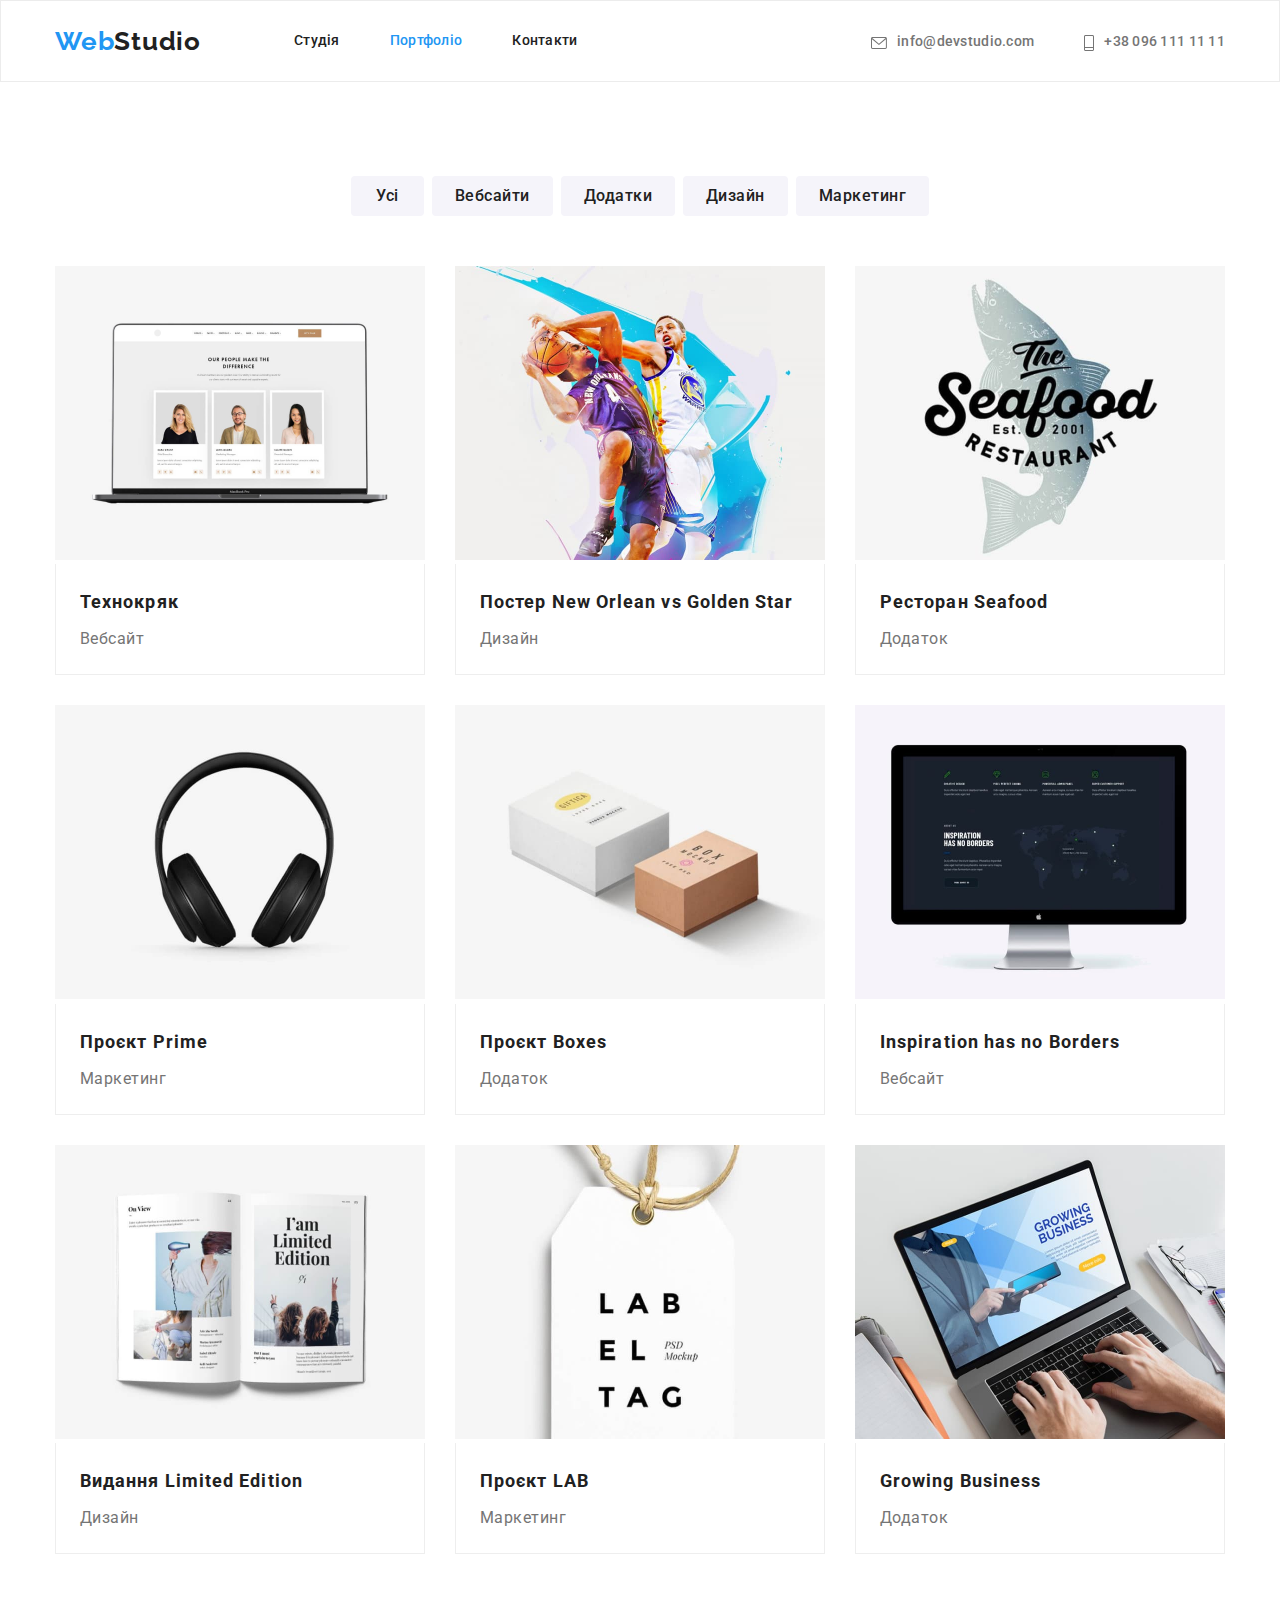
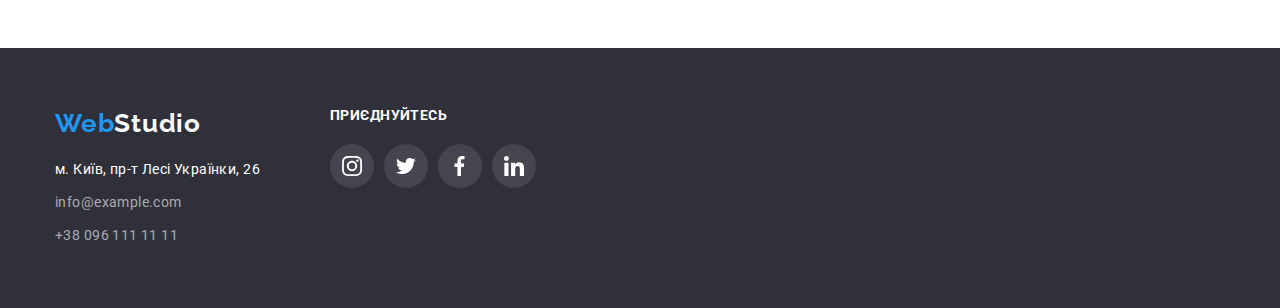
==== portfolio.html @ 816855c4 "Initial commit" ====
<!DOCTYPE html>
<html lang="uk">
  <head>
    <meta charset="UTF-8" />
    <meta http-equiv="X-UA-Compatible" content="IE=edge" />
    <meta name="viewport" content="width=device-width, initial-scale=1.0" />
    <title>Document</title>
    <link href="https://fonts.googleapis.com/css2?family=Raleway:wght@700&family=Roboto:wght@400;500;700;900&display=swap" rel="stylesheet" />
    <link rel="stylesheet" href=https://cdnjs.cloudflare.com/ajax/libs/modern-normalize/1.1.0/modern-normalize.min.css>
    <link rel="stylesheet" href="./css/styles.css" />
  </head>

  <body>
      <!-- Header -->
<header class="header">
  <div class="container">
    <div class="header-main">
      <div class="logo-link">
        <a class="link web" href="./index.html">
          Web<span class="studio">Studio</span>
        </a>
      </div>
      <nav>
        <ul class="list main-menu">
          <li class="main-menu-item"><a href="./index.html" class="link menu-item">Студія</a></li>
          <li class="main-menu-item"><a href="./portfolio.html" class="link menu-item current">Портфоліо</a></li>
          <li class="main-menu-item"><a href="" class="link menu-item">Контакти</a></li>
        </ul>
      </nav>

      <ul class="list contact-list">
        <!-- Link to e-mail address -->
      <li class="contact-list-item">
        <a href="mailto:info@devstudio.com" class="link main-contact">
          <svg width="16" height="12" class="icon-contact">
            <use href="./images/icons.svg#icon-envelope-top"></use>
          </svg>info@devstudio.com
        </a>
      </li>
      
      <!-- Link to phone number  -->
      <li class="contact-list-item">
        <a href="tel:+380961111111" class="link main-contact">
          <svg width="10" height="16" class="icon-contact">
            <use href="images/icons.svg#icon-phone-top">
          </svg>+38 096 111 11 11
        </a>
      </li>
      </ul>
    </div>
  </div>
</header>

    <!--Portfolio-->
    <main>
      <section class="portfolio">
        <div class="container">
        <h1 class="visually-hidden">Портфоліо</h1>
        <ul class="list button-list">
          <li class="item"><button type="button" class="button">Усі</button></li>
          <li class="item"><button type="button" class="button">Вебсайти</button></li>
          <li class="item"><button type="button" class="button">Додатки</button></li>
          <li class="item"><button type="button" class="button">Дизайн</button></li>
          <li class="item"><button type="button" class="button">Маркетинг</button></li>
        </ul>

        <ul class="list portfolio-card-list">
          <li class="portfolio-card">
            <a class="link work-card" href="">
            <img src="./images/technokriak.jpg" alt="Сторінка вебсайту Технокряк." width="370" />
            <div class="description">
            <h2 class="portfolio-subtitle">Технокряк</h2>
            <p class="portfolio-text">Вебсайт</p>
            </div>
            </a>
          </li>
          <li class="portfolio-card">
            <a class="link work-card" href="">
            <img src="./images/new-orlean.jpg" alt="Два баскетболісти на постері." width="370" />
            <div class="description">
            <h2 class="portfolio-subtitle">Постер <span lang="en">New Orlean vs Golden Star</span></h2>
            <p class="portfolio-text">Дизайн</p>
            </div>
            </a>
          </li>
          <li class="portfolio-card">
            <a class="link work-card" href="">
            <img src="./images/seafood.jpg"
              alt="Логотип для додатку ресторану морепродуктів."
              width="370"/>
              <div class="description">
            <h2 class="portfolio-subtitle">Ресторан <span lang="en">Seafood</span></h2>
            <p class="portfolio-text">Додаток</p>
            </div>
            </a>
          </li>
          <li class="portfolio-card">
            <a class="link work-card" href="">
            <img src="./images/prime.jpg" alt="Великі чорні навушники." width="370" />
            <div class="description">
            <h2 class="portfolio-subtitle">Проєкт <span lang="en">Prime</span></h2>
            <p class="portfolio-text">Маркетинг</p>
              </div>
          </a>
          </li>
          <li class="portfolio-card">
              <a class="link work-card" href="">
            <img src="./images/boxes.jpg" alt="Біла та світло-коричнева коробки." width="370" />
            <div class="description">
            <h2 class="portfolio-subtitle">Проєкт <span lang="en">Boxes</span></h2>
            <p class="portfolio-text">Додаток</p>
          </div>
          </a>
          </li>
          <li class="portfolio-card">
              <a class="link work-card" href="">
            <img src="./images/no-borders.jpg"
              alt="Сторінка вебсайту з помітками на карті світу, де працює компанія."
              width="370"/>
              <div class="description">
            <h2 class="portfolio-subtitle"><span lang="en">Inspiration has no Borders</span></h2>
            <p class="portfolio-text">Вебсайт</p>
            </div>
          </a>
          </li>
          <li class="portfolio-card">
            <a class="link work-card" href="">
            <img src="./images/limited-edition.jpg"
              alt="Фото видання: на першому - дівчина з феном, на другому - дівчина сидить навпочіпки, на третьому - двоє дівчат сфотографовані за спини, показують знак Victory."
              width="370"/>
              <div class="description">
            <h2 class="portfolio-subtitle">Видання <span lang="en">Limited Edition</span></h2>
            <p class="portfolio-text">Дизайн</p>
          </div>
          </a>
          </li>
          <li class="portfolio-card">
            <a class="link work-card" href="">
            <img src="./images/lab.jpg" alt="Логотип LAB EL TAG." width="370" />
              <div class="description">
            <h2 class="portfolio-subtitle">Проєкт <span lang="en">LAB</span></h2>
            <p class="portfolio-text">Маркетинг</p>
            </div>
          </a>
          </li>
          <li class="portfolio-card">
            <a class="link work-card" href="">
            <img src="./images/business.jpg"
              alt="Руки на клавіатурі ноутбука, на моніторі - сторінка додатку Growing Business."
              width="370"/>
              <div class="description">
            <h2 class="portfolio-subtitle"><span lang="en">Growing Business</span></h2>
            <p class="portfolio-text">Додаток</p>
              </div>
          </a>
          </li>
        </ul>
        </div>
      </section>
    </main>

    <!-- Footer -->
<footer class="footer">
  <div class="container footer-container">
    <div class="footer-list">
      <a class="web link logo-footer" href="./index.html">
        Web<span class="studio-footer">Studio</span>
      </a>
      <address>
        <ul class="list">
          <li class="footer-item">
            <a class="link footer-address" href="https://www.google.com.ua/maps/@50.4265841,30.5361971,17z?hl=ua"
              target="_blank" rel="noreferrer noopener">м. Київ, пр-т Лесі Українки, 26</a>
          </li>
          <li class="footer-item">
            <a class="link footer-contact" href="mailto:info@example.com">info@example.com</a>
          </li>
          <li class="footer-item">
            <a class="link footer-contact" href="tel:+380961111111">+38 096 111 11 11</a>
          </li>
        </ul>
      </address>
    </div>

    <div class="footer-follow">
      <h2 class="invitation-follow">Приєднуйтесь</h2>

      <ul class="footer-social">

        <li class="footer-social-item">
          <a class="footer-social-link" href="">
            <svg class="footer-icon">
              <use href="./images/icons.svg#icon-instagram"></use>
            </svg>
          </a>
        </li>

        <li class="footer-social-item">
          <a class="footer-social-link" href="">
            <svg class="footer-icon">
              <use href="./images/icons.svg#icon-twitter"></use>
            </svg>
          </a>
        </li>

        <li class="footer-social-item">
          <a class="footer-social-link" href="">
            <svg class="footer-icon">
              <use href="./images/icons.svg#icon-facebook"></use>
            </svg>
          </a>
        </li>

        <li class="footer-social-item">
          <a class="footer-social-link" href="">
            <svg class="footer-icon">
              <use href="./images/icons.svg#icon-linkedin-3"></use>
            </svg>
          </a>
        </li>
      </ul>
    </div>
  </div>

</footer>
</body>

</html>
---- css/styles.css ----
:root {
  --main-font: 'Roboto', sans-serif;
  --bg-color: #ffffff;
  --dark-bg-color: #2f303a;
  --light-bg-color: #f5f4fa;
  --text-color: #212121;
  --light-text-color: #757575;
  --accent-text-color: #ffffff;
  --footer-text-color: rgba(255, 255, 255, 0.6);
  --accent-color: #2196f3;
  --active-color: #188ce8;
  --header-border-color: #ececec;
  --border-color: #eeeeee;
}

body {
  font-family: var(--main-font);
  line-height: 1.2;
  background-color: var(--bg-color);
  color: var(--text-color);
}

.container {
  width: 1200px;
  padding-left: 15px;
  padding-right: 15px;
  margin: 0 auto;
}

.list {
  padding: 0;
  margin: 0;
  list-style: none;
}

h1,
h2,
h3 {
  margin: 0;
}

p {
  margin: 0;
}

ul {
  margin: 0;
  padding-left: 0;
  list-style: none;
}

.link {
  text-decoration: none;
}

/*Header*/

.header {
  display: flex;
  justify-content: center;
  border: 1px solid var(--header-border-color);
}

.web {
  font-family: 'Raleway', sans-serif;
  font-weight: 700;
  font-size: 26px;
  color: var(--accent-color);
  line-height: 1.17;
  letter-spacing: 0.03em;
}

.studio {
  color: var(--text-color);
}

.header-main {
  display: flex;
  height: 80px;
  align-items: center;
}

.logo-link {
  display: flex;
}

.main-menu {
  display: flex;
  margin-left: 93px;
  justify-content: space-between;
}

.main-menu-item {
  margin-right: 50px;
}

.main-menu-item:last-child {
  margin-right: 0;
}

.main-menu .link {
  display: block;
  padding-top: 21px;
  padding-bottom: 21px;
}

.menu-item {
  font-weight: 500;
  font-size: 14px;
  line-height: 1.14;
  color: var(--text-color);
  letter-spacing: 0.02em;
}

.contact-list {
  display: flex;
  margin-left: auto;
}

.contact-list-item + .contact-list-item {
  margin-left: 50px;
}

.main-contact {
  font-weight: 500;
  font-size: 14px;
  line-height: 1.14;
  color: var(--light-text-color);
  letter-spacing: 0.02em;
}

.menu-item:focus,
.menu-item:hover,
.main-contact:focus,
.main-contact:hover {
  color: var(--accent-color);
}

.current {
  color: var(--accent-color);
}

 .main-contact:hover,
 .main-contact:focus  {color: var(--accent-color);
} 


.icon-contact {
 
    vertical-align: middle;
      fill: currentColor;
      margin-right: 10px;
}

.icon {
  display: flex;
  text-align: center;
  justify-content: center;
  text-align: center;
}


/* Main*/

.main-section {
    background-color: var(--dark-bg-color);
      text-align: center;
      align-items: center;
      padding: 200px 0;
      background-image: linear-gradient(to right, rgba(47, 48, 58, 0.4), rgba(47, 48, 58, 0.4)), url(../images/hero-image.jpg);
      background-repeat: no-repeat;
      background-position: center;
    }

.main-button {
  display: inline-block;
  margin-top: 30px;
  min-width: 216px;
  border-radius: 4px;
  padding: 10px 32px;
  border: 1px solid transparent;
  box-shadow: 0px 4px 4px rgba(0, 0, 0, 0.15);
  font-family: inherit;
  font-style: normal;
  line-height: 1.88;
  font-weight: 700;
  font-size: 16px;
  background-color: var(--accent-color);
  color: var(--accent-text-color);
  cursor: pointer;
  text-align: center;
  letter-spacing: 0.06em;
}

.main-text {
  margin-top: 0 auto;
  font-weight: 900;
  font-size: 44px;
  line-height: 1.36;
  color: var(--accent-text-color);
  text-align: center;
  text-transform: uppercase;
  letter-spacing: 0.06em;
}

.main-button:hover,
.main-button:focus {
  background-color: var(--active-color);
}

/*Peculiarities*/

.peculiarities {
  padding-top: 94px;
}

.main-items {
  display: flex;
  gap: 30px;
 flex: nowrap;
}

.visually-hidden {
  position: absolute;
  white-space: nowrap;
  width: 1px;
  height: 1px;
  overflow: hidden;
  border: 0;
  padding: 0;
  clip: rect(0 0 0 0);
  clip-path: inset(50%);
  margin: -1px;
}

.item-icon {
  width: 65.32px;
  height: 70px;
  padding: 25 103.34;
  fill: currentColor;
}

.item-title {
  font-weight: 700;
  font-size: 14px;
  color: var(--text-color);
  text-transform: uppercase;
  letter-spacing: 0.03em;
  line-height: 1.14;
}

.item-text {
  margin-top: 10px;
  font-size: 14px;
  line-height: 1.71;
  color: var(--light-text-color);
  letter-spacing: 0.03em;
}

.item-icon-container {
  display: flex;
  justify-content: center;
  align-items: center;
  width: 270px;
  height: 120px;
  background-color: var(--light-bg-color);
  border-radius: 4px;
  margin-bottom: 30px;
}

/*Activities*/

.activities {
  padding-bottom: 94px;
  padding-top: 94px;
  background-color: var(--bg-color);
}
.subtitle {
  margin-bottom: 50px;
  font-weight: 700;
  font-size: 36px;
  line-height: 1.17;
  color: var(--text-color);
  letter-spacing: 0.03em;
  text-align: center;
}

.activities-list {
  display: flex;
  flex-wrap: nowrap;
  gap: 30px;
}

.activity {
  height: 294px;
  width: 370px;
}

/*Team*/
.team {
  background-color: var(--light-bg-color);
  padding-top: 94px;
  padding-bottom: 94px;
}

.team-list {
  display: flex;
  flex: wrap;
  justify-content: center;
  gap: 30px;
}

.team-card {
  background-color: var(--gray-bg-color);
  background: var(--accent-text-color);
  box-shadow: 0px 1px 3px rgba(0, 0, 0, 0.12), 0px 1px 1px rgba(0, 0, 0, 0.14),
    0px 2px 1px rgba(0, 0, 0, 0.2);
  border-radius: 0px 0px 4px 4px;
}

.card-title {
  margin-bottom: 10px;
  font-weight: 500;
  font-size: 16px;
  color: var(--text-color);
  line-height: 1.19;
  letter-spacing: 0.03em;
  text-align: center;
}

.card-text {
  font-size: 16px;
  color: var(--light-text-color);
  line-height: 1.19;
  letter-spacing: 0.03em;
  text-align: center;
}

.employee {
  padding: 30px 10px;
  text-align: center;
}

.team-social {
  display: flex;
  justify-content: center;
  gap: 10px;
  margin-top: 16px;
}


.team-social-link {
  display: flex;
  justify-content: center;
  align-items: center;
  width: 44px;
  height: 44px;
  border-radius: 50%;
  color: #AFB1B8;
}


.team-social-link:hover,
.team-social-link:focus {
  color: var(--bg-color);
  background-color: var(--accent-color);
}

.team-icon {
  height: 20px;
  width: 20px;
  fill: currentColor;
}

/*Clients*/
.clients {
  padding-bottom: 94px;
  padding-top: 94px;
  background-color: var(--bg-color);
}

.client-list {
  display: flex;
    flex: nowrap;
    justify-content: center;
    gap: 30px;
}
.client-icon {
  width: 106px;
  height: 60px;
  fill: currentColor;
}


.client-list-link {
  width: 170px;
  height: 92px;
  border: 1px solid #AFB1B8;
  border-radius: 4px;
  display: flex;
  justify-content: center;
  align-items: center;
  color: #AFB1B8;

}


.client-icon:hover,
.client-icon-focus {
  fill: var(--active-color);

}


.client-list-link:hover,
.client-list-link:focus {
  color: var(--accent-color);
  border-color: var(--accent-color);
}

/*Footer*/

.footer-container {
  display: flex;
  vertical-align: baseline;
}

.footer {
  background-color: var(--dark-bg-color);
  padding: 60px 0;
}

.studio-footer {
  color: var(--accent-text-color);
}

.footer-address,
.footer-contact {
  font-size: 14px;
  line-height: 1.71;
  color: var(--accent-text-color);
  font-style: normal;
  letter-spacing: 0.03em;
}

.footer-item:not(:first-child) {
  margin-top: 9px;
}

.footer-contact {
  color: var(--footer-text-color);
}

.footer-address:hover,
.footer-address:focus,
.footer-contact:hover,
.footer-contact:focus {
  color: var(--accent-color);
}

.logo-footer {
  display: block;
}

address {
  margin-top: 20px;
}

.footer-follow {
      margin-left: 70px;
          align-items: baseline;
}

.invitation-follow {
  color: var(--bg-color);
  font-size: 14px;
  line-height: 1.14;
  letter-spacing: 0.03em;
  text-transform: uppercase;
  margin-bottom: 20px;

    
     
  
}

.footer-social {
  display: flex;
  justify-content: center;
}


.footer-social-item+.footer-social-item {
  margin-left: 10px;
}


.footer-social-link {
  display: flex;
  justify-content: center;
  align-items: center;
  width: 44px;
  height: 44px;
  border-radius: 50%;
  color: var(--accent-text-color);
  background-color: rgba(255, 255, 255, 0.1);
}


.footer-icon  {
  height: 20px;
  width: 20px;
  fill: var(--accent-text-color);
}

.footer-social-link:hover,
.footer-social-link:focus {
background-color: var(--accent-color);
}
/*Second page*/

.portfolio {
  padding-top: 94px;
  padding-bottom: 94px;
}

.button-list {
  display: flex;
  flex: nowrap;
  justify-content: center;
  margin-bottom: 50px;
  gap: 8px;
}

.button-list .item {
  display: inline-block;
}

.button {
  margin: 0 auto;
  border: 0px;
  border-radius: 4px;
  padding: 6px 22px;
  min-width: 73px;
  text-align: center;
  border: 1px solid transparent;
  font-family: var(--main-font);
  font-weight: 500;
  font-size: 16px;
  line-height: 1.63;
  color: var(--text-color);
  background-color: var(--light-bg-color);
  cursor: pointer;
  letter-spacing: 0.03em;
}

.button:last-child {
  margin-right: 0;
}

.button:focus,
.button:hover {
  background-color: var(--accent-color);
  color: var(--accent-text-color);
  box-shadow: 0px 3px 1px rgba(0, 0, 0, 0.1), 0px 1px 2px rgba(0, 0, 0, 0.08), 0px 2px 2px rgba(0, 0, 0, 0.12);
}

/*Cards*/
.description {
  border-left: 1px solid var(--border-color);
  border-bottom: 1px solid var(--border-color);
  border-right: 1px solid var(--border-color);
  padding: 20px 24px;
  text-align: left;
}

.portfolio-card-list {
  display: flex;
  flex-wrap: wrap;
}

.portfolio-card {
  display: inline-block;
  width: 370px;
  margin-right: 30px;
  margin-bottom: 30px;
}

.portfolio-card:nth-child(3n) {
  margin-right: 0;
}

.portfolio-card:nth-last-child(-n + 3) {
  margin-bottom: 0;
}

.work-card:focus,
.work-card:hover {
  box-shadow: 0px 3px 1px rgba(0, 0, 0, 0.1), 0px 1px 2px rgba(0, 0, 0, 0.08), 0px 2px 2px rgba(0, 0, 0, 0.12);
}

.portfolio-subtitle {
  font-weight: 700;
  font-size: 18px;
  line-height: 2;
  color: var(--text-color);
  letter-spacing: 0.06em;
}

.portfolio-text {
  margin-top: 4px;
  font-size: 16px;
  line-height: 1.88;
  color: var(--light-text-color);
  letter-spacing: 0.03em;
}

.work-card {
  margin-bottom: 0;
  display: block;

}


img {
  max-width: 100%;
  height: auto;
}
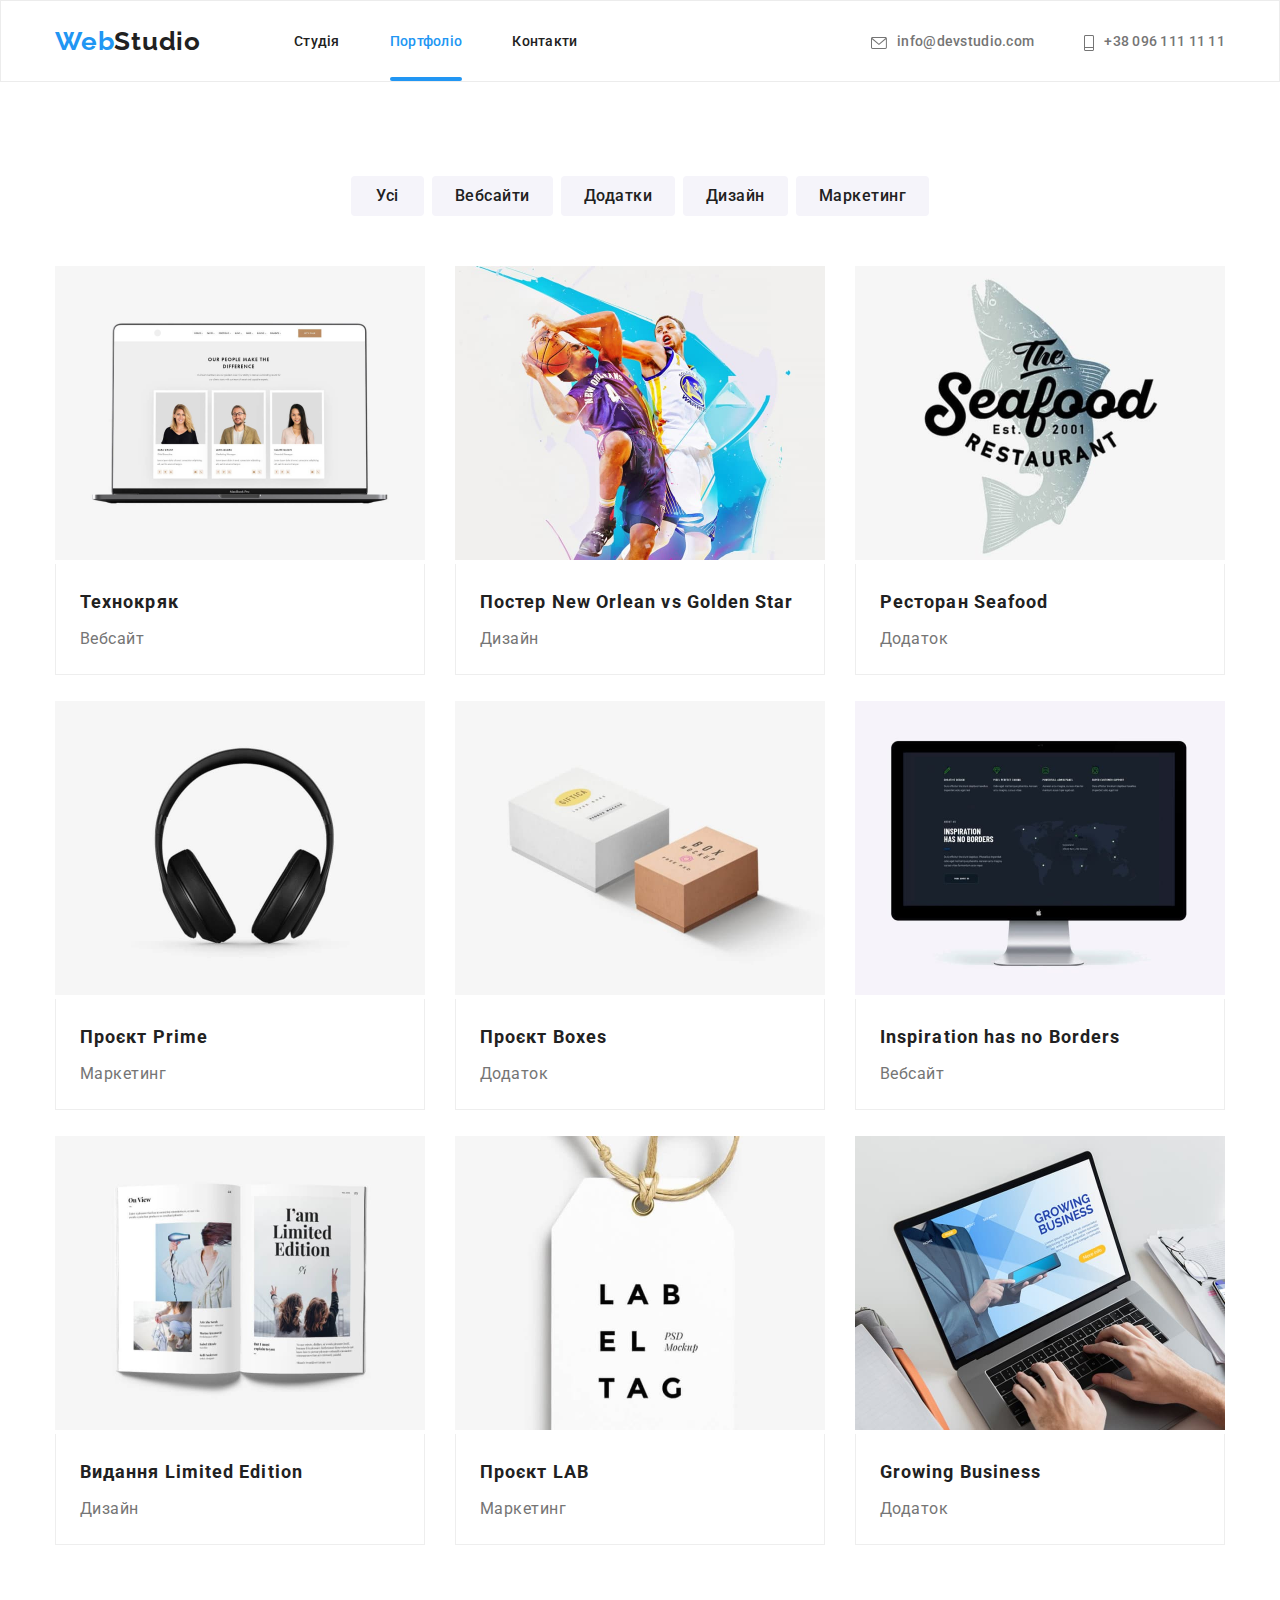
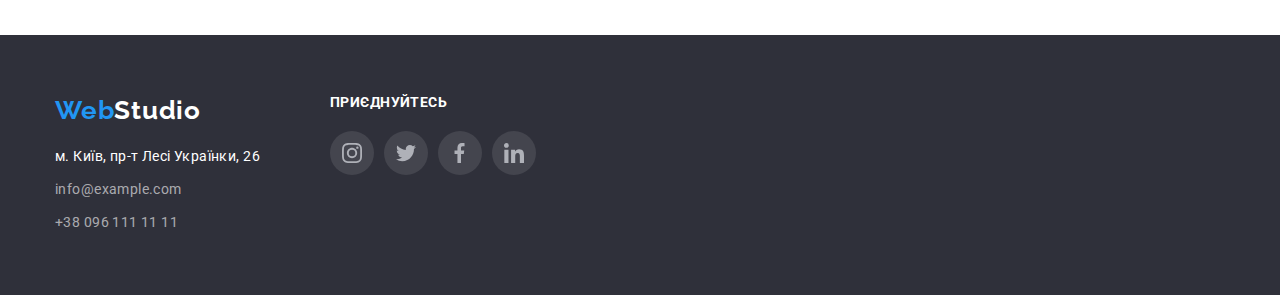
==== commit d985c2ef: "changed svg-file, added transitions" ====
--- a/portfolio.html
+++ b/portfolio.html
@@ -1,60 +1,62 @@
 <!DOCTYPE html>
 <html lang="uk">
-  <head>
-    <meta charset="UTF-8" />
-    <meta http-equiv="X-UA-Compatible" content="IE=edge" />
-    <meta name="viewport" content="width=device-width, initial-scale=1.0" />
-    <title>Document</title>
-    <link href="https://fonts.googleapis.com/css2?family=Raleway:wght@700&family=Roboto:wght@400;500;700;900&display=swap" rel="stylesheet" />
-    <link rel="stylesheet" href=https://cdnjs.cloudflare.com/ajax/libs/modern-normalize/1.1.0/modern-normalize.min.css>
-    <link rel="stylesheet" href="./css/styles.css" />
-  </head>
-
-  <body>
-      <!-- Header -->
-<header class="header">
-  <div class="container">
-    <div class="header-main">
-      <div class="logo-link">
-        <a class="link web" href="./index.html">
-          Web<span class="studio">Studio</span>
-        </a>
+
+<head>
+  <meta charset="UTF-8" />
+  <meta http-equiv="X-UA-Compatible" content="IE=edge" />
+  <meta name="viewport" content="width=device-width, initial-scale=1.0" />
+  <title>Document</title>
+  <link href="https://fonts.googleapis.com/css2?family=Raleway:wght@700&family=Roboto:wght@400;500;700;900&display=swap"
+    rel="stylesheet" />
+  <link rel="stylesheet" href=https://cdnjs.cloudflare.com/ajax/libs/modern-normalize/1.1.0/modern-normalize.min.css>
+  <link rel="stylesheet" href="./css/styles.css" />
+</head>
+
+<body>
+  <!-- Header -->
+  <header class="header">
+    <div class="container">
+      <div class="header-main">
+        <div class="logo-link">
+          <a class="link web" href="./index.html">
+            Web<span class="studio">Studio</span>
+          </a>
+        </div>
+        <nav>
+          <ul class="list main-menu">
+            <li class="main-menu-item"><a href="./index.html" class="link menu-item">Студія</a></li>
+            <li class="main-menu-item"><a href="./portfolio.html" class="link menu-item current">Портфоліо</a></li>
+            <li class="main-menu-item"><a href="" class="link menu-item">Контакти</a></li>
+          </ul>
+        </nav>
+
+        <ul class="list contact-list">
+          <!-- Link to e-mail address -->
+          <li class="contact-list-item">
+            <a href="mailto:info@devstudio.com" class="link main-contact">
+              <svg width="16" height="12" class="icon-contact">
+                <use href="./images/icons.svg#icon-envelope-top"></use>
+              </svg>info@devstudio.com
+            </a>
+          </li>
+
+          <!-- Link to phone number  -->
+          <li class="contact-list-item">
+            <a href="tel:+380961111111" class="link main-contact">
+              <svg width="10" height="16" class="icon-contact">
+                <use href="images/icons.svg#icon-phone-top">
+              </svg>+38 096 111 11 11
+            </a>
+          </li>
+        </ul>
       </div>
-      <nav>
-        <ul class="list main-menu">
-          <li class="main-menu-item"><a href="./index.html" class="link menu-item">Студія</a></li>
-          <li class="main-menu-item"><a href="./portfolio.html" class="link menu-item current">Портфоліо</a></li>
-          <li class="main-menu-item"><a href="" class="link menu-item">Контакти</a></li>
-        </ul>
-      </nav>
-
-      <ul class="list contact-list">
-        <!-- Link to e-mail address -->
-      <li class="contact-list-item">
-        <a href="mailto:info@devstudio.com" class="link main-contact">
-          <svg width="16" height="12" class="icon-contact">
-            <use href="./images/icons.svg#icon-envelope-top"></use>
-          </svg>info@devstudio.com
-        </a>
-      </li>
-      
-      <!-- Link to phone number  -->
-      <li class="contact-list-item">
-        <a href="tel:+380961111111" class="link main-contact">
-          <svg width="10" height="16" class="icon-contact">
-            <use href="images/icons.svg#icon-phone-top">
-          </svg>+38 096 111 11 11
-        </a>
-      </li>
-      </ul>
     </div>
-  </div>
-</header>
-
-    <!--Portfolio-->
-    <main>
-      <section class="portfolio">
-        <div class="container">
+  </header>
+
+  <!--Portfolio-->
+  <main>
+    <section class="portfolio">
+      <div class="container">
         <h1 class="visually-hidden">Портфоліо</h1>
         <ul class="list button-list">
           <li class="item"><button type="button" class="button">Усі</button></li>
@@ -67,162 +69,241 @@
         <ul class="list portfolio-card-list">
           <li class="portfolio-card">
             <a class="link work-card" href="">
-            <img src="./images/technokriak.jpg" alt="Сторінка вебсайту Технокряк." width="370" />
-            <div class="description">
-            <h2 class="portfolio-subtitle">Технокряк</h2>
-            <p class="portfolio-text">Вебсайт</p>
+
+              <div class="portfolio-overlay">
+              <img src="./images/technokriak.jpg" alt="Сторінка вебсайту Технокряк." width="370" />
+              <p class="portfolio-image-text">Ресурс пропонує комплексні пропозиції з різним рівнем функціоналу та сервісів. Все це дозволить відвідувачу отримати
+              вичерпні відомості про компанію чи приватну особу.
+            </p>
             </div>
-            </a>
-          </li>
-          <li class="portfolio-card">
-            <a class="link work-card" href="">
-            <img src="./images/new-orlean.jpg" alt="Два баскетболісти на постері." width="370" />
-            <div class="description">
-            <h2 class="portfolio-subtitle">Постер <span lang="en">New Orlean vs Golden Star</span></h2>
-            <p class="portfolio-text">Дизайн</p>
+
+              <div class="description">
+                <h2 class="portfolio-subtitle">Технокряк</h2>
+                <p class="portfolio-text">Вебсайт</p>
+              </div>
+
+            </a>
+          </li>
+
+          <li class="portfolio-card">
+            <a class="link work-card" href="">
+
+              <div class="portfolio-overlay">
+              <img src="./images/new-orlean.jpg" alt="Два баскетболісти на постері." width="370" />
+              <p class="portfolio-image-text">Ресурс пропонує комплексні пропозиції з різним рівнем функціоналу та сервісів. Все це
+                дозволить відвідувачу отримати
+                вичерпні відомості про компанію чи приватну особу.
+              </p>
+              </div>
+              
+              <div class="description">
+                <h2 class="portfolio-subtitle">Постер <span lang="en">New Orlean vs Golden Star</span></h2>
+                <p class="portfolio-text">Дизайн</p>
+              </div>
+
+            </a>
+          </li>
+
+          <li class="portfolio-card">
+            <a class="link work-card" href="">
+              <div class="portfolio-overlay">
+              <img src="./images/seafood.jpg" alt="Логотип для додатку ресторану морепродуктів." width="370" />
+              <p class="portfolio-image-text">Ресурс пропонує комплексні пропозиції з різним рівнем функціоналу та сервісів. Все це
+                дозволить відвідувачу отримати
+                вичерпні відомості про компанію чи приватну особу.
+              </p>
+              </div>
+              
+              <div class="description">
+                <h2 class="portfolio-subtitle">Ресторан <span lang="en">Seafood</span></h2>
+                <p class="portfolio-text">Додаток</p>
+              </div>
+
+            </a>
+          </li>
+
+          <li class="portfolio-card">
+            <a class="link work-card" href="">
+              <div class="portfolio-overlay">
+              <img src="./images/prime.jpg" alt="Великі чорні навушники." width="370" />
+              <p class="portfolio-image-text">Ресурс пропонує комплексні пропозиції з різним рівнем функціоналу та сервісів. Все це
+                дозволить відвідувачу отримати
+                вичерпні відомості про компанію чи приватну особу.
+              </p>
+              </div>
+              
+              <div class="description">
+                <h2 class="portfolio-subtitle">Проєкт <span lang="en">Prime</span></h2>
+                <p class="portfolio-text">Маркетинг</p>
+              </div>
+
+            </a>
+          </li>
+
+          <li class="portfolio-card">
+            <a class="link work-card" href="">
+              <div class="portfolio-overlay">
+              <img src="./images/boxes.jpg" alt="Біла та світло-коричнева коробки." width="370" />
+              <p class="portfolio-image-text">Ресурс пропонує комплексні пропозиції з різним рівнем функціоналу та сервісів. Все це
+                дозволить відвідувачу отримати
+                вичерпні відомості про компанію чи приватну особу.
+              </p>
+              </div>
+              
+              <div class="description">
+                <h2 class="portfolio-subtitle">Проєкт <span lang="en">Boxes</span></h2>
+                <p class="portfolio-text">Додаток</p>
+              </div>
+
+            </a>
+          </li>
+
+          <li class="portfolio-card">
+            <a class="link work-card" href="">
+              <div class="portfolio-overlay">
+              <img src="./images/no-borders.jpg" alt="Сторінка вебсайту з помітками на карті світу, де працює компанія."
+                width="370" />
+                <p class="portfolio-image-text">Ресурс пропонує комплексні пропозиції з різним рівнем функціоналу та сервісів. Все це
+                  дозволить відвідувачу отримати
+                  вичерпні відомості про компанію чи приватну особу.
+                </p>
+                </div>
+
+              <div class="description">
+                <h2 class="portfolio-subtitle"><span lang="en">Inspiration has no Borders</span></h2>
+                <p class="portfolio-text">Вебсайт</p>
+              </div>
+
+            </a>
+          </li>
+
+          <li class="portfolio-card">
+            <a class="link work-card" href="">
+              <div class="portfolio-overlay">
+              <img src="./images/limited-edition.jpg"
+                alt="Фото видання: на першому - дівчина з феном, на другому - дівчина сидить навпочіпки, на третьому - двоє дівчат сфотографовані за спини, показують знак Victory."
+                width="370" />
+                <p class="portfolio-image-text">Ресурс пропонує комплексні пропозиції з різним рівнем функціоналу та сервісів. Все це
+                  дозволить відвідувачу отримати
+                  вичерпні відомості про компанію чи приватну особу.
+                </p>
+                </div>
+
+              <div class="description">
+                <h2 class="portfolio-subtitle">Видання <span lang="en">Limited Edition</span></h2>
+                <p class="portfolio-text">Дизайн</p>
+              </div>
+
+            </a>
+          </li>
+
+          <li class="portfolio-card">
+            <a class="link work-card" href="">
+                <div class="portfolio-overlay">
+              <img src="./images/lab.jpg" alt="Логотип LAB EL TAG." width="370" />
+            <p class="portfolio-image-text">Ресурс пропонує комплексні пропозиції з різним рівнем функціоналу та сервісів. Все це
+              дозволить відвідувачу отримати
+              вичерпні відомості про компанію чи приватну особу.
+            </p>
             </div>
-            </a>
-          </li>
-          <li class="portfolio-card">
-            <a class="link work-card" href="">
-            <img src="./images/seafood.jpg"
-              alt="Логотип для додатку ресторану морепродуктів."
-              width="370"/>
-              <div class="description">
-            <h2 class="portfolio-subtitle">Ресторан <span lang="en">Seafood</span></h2>
-            <p class="portfolio-text">Додаток</p>
-            </div>
-            </a>
-          </li>
-          <li class="portfolio-card">
-            <a class="link work-card" href="">
-            <img src="./images/prime.jpg" alt="Великі чорні навушники." width="370" />
-            <div class="description">
-            <h2 class="portfolio-subtitle">Проєкт <span lang="en">Prime</span></h2>
-            <p class="portfolio-text">Маркетинг</p>
-              </div>
-          </a>
-          </li>
-          <li class="portfolio-card">
-              <a class="link work-card" href="">
-            <img src="./images/boxes.jpg" alt="Біла та світло-коричнева коробки." width="370" />
-            <div class="description">
-            <h2 class="portfolio-subtitle">Проєкт <span lang="en">Boxes</span></h2>
-            <p class="portfolio-text">Додаток</p>
-          </div>
-          </a>
-          </li>
-          <li class="portfolio-card">
-              <a class="link work-card" href="">
-            <img src="./images/no-borders.jpg"
-              alt="Сторінка вебсайту з помітками на карті світу, де працює компанія."
-              width="370"/>
-              <div class="description">
-            <h2 class="portfolio-subtitle"><span lang="en">Inspiration has no Borders</span></h2>
-            <p class="portfolio-text">Вебсайт</p>
-            </div>
-          </a>
-          </li>
-          <li class="portfolio-card">
-            <a class="link work-card" href="">
-            <img src="./images/limited-edition.jpg"
-              alt="Фото видання: на першому - дівчина з феном, на другому - дівчина сидить навпочіпки, на третьому - двоє дівчат сфотографовані за спини, показують знак Victory."
-              width="370"/>
-              <div class="description">
-            <h2 class="portfolio-subtitle">Видання <span lang="en">Limited Edition</span></h2>
-            <p class="portfolio-text">Дизайн</p>
-          </div>
-          </a>
-          </li>
-          <li class="portfolio-card">
-            <a class="link work-card" href="">
-            <img src="./images/lab.jpg" alt="Логотип LAB EL TAG." width="370" />
-              <div class="description">
-            <h2 class="portfolio-subtitle">Проєкт <span lang="en">LAB</span></h2>
-            <p class="portfolio-text">Маркетинг</p>
-            </div>
-          </a>
-          </li>
-          <li class="portfolio-card">
-            <a class="link work-card" href="">
-            <img src="./images/business.jpg"
-              alt="Руки на клавіатурі ноутбука, на моніторі - сторінка додатку Growing Business."
-              width="370"/>
-              <div class="description">
-            <h2 class="portfolio-subtitle"><span lang="en">Growing Business</span></h2>
-            <p class="portfolio-text">Додаток</p>
-              </div>
-          </a>
+             
+              <div class="description">
+                <h2 class="portfolio-subtitle">Проєкт <span lang="en">LAB</span></h2>
+                <p class="portfolio-text">Маркетинг</p>
+              </div>
+
+            </a>
+          </li>
+
+          <li class="portfolio-card">
+            <a class="link work-card" href="">
+              <div class="portfolio-overlay">
+              <img src="./images/business.jpg"
+                alt="Руки на клавіатурі ноутбука, на моніторі - сторінка додатку Growing Business." width="370" />
+              <p class="portfolio-image-text">Ресурс пропонує комплексні пропозиції з різним рівнем функціоналу та сервісів. Все це
+                дозволить відвідувачу отримати
+                вичерпні відомості про компанію чи приватну особу.
+              </p>
+              </div>
+              
+                <div class="description">
+                <h2 class="portfolio-subtitle"><span lang="en">Growing Business</span></h2>
+                <p class="portfolio-text">Додаток</p>
+              </div>
+            </a>
           </li>
         </ul>
-        </div>
-      </section>
-    </main>
-
-    <!-- Footer -->
-<footer class="footer">
-  <div class="container footer-container">
-    <div class="footer-list">
-      <a class="web link logo-footer" href="./index.html">
-        Web<span class="studio-footer">Studio</span>
-      </a>
-      <address>
-        <ul class="list">
-          <li class="footer-item">
-            <a class="link footer-address" href="https://www.google.com.ua/maps/@50.4265841,30.5361971,17z?hl=ua"
-              target="_blank" rel="noreferrer noopener">м. Київ, пр-т Лесі Українки, 26</a>
-          </li>
-          <li class="footer-item">
-            <a class="link footer-contact" href="mailto:info@example.com">info@example.com</a>
-          </li>
-          <li class="footer-item">
-            <a class="link footer-contact" href="tel:+380961111111">+38 096 111 11 11</a>
+      </div>
+    </section>
+  </main>
+
+  <!-- Footer -->
+  <footer class="footer">
+    <div class="container footer-container">
+      <div class="footer-list">
+        <a class="web link logo-footer" href="./index.html">
+          Web<span class="studio-footer">Studio</span>
+        </a>
+        <address>
+          <ul class="list">
+            <li class="footer-item">
+              <a class="link footer-address" href="https://www.google.com.ua/maps/@50.4265841,30.5361971,17z?hl=ua"
+                target="_blank" rel="noreferrer noopener">м. Київ, пр-т Лесі Українки, 26</a>
+            </li>
+            <li class="footer-item">
+              <a class="link footer-contact" href="mailto:info@example.com">info@example.com</a>
+            </li>
+            <li class="footer-item">
+              <a class="link footer-contact" href="tel:+380961111111">+38 096 111 11 11</a>
+            </li>
+          </ul>
+        </address>
+      </div>
+
+      <div class="footer-follow">
+        <h2 class="invitation-follow">Приєднуйтесь</h2>
+
+        <ul class="footer-social">
+
+          <li class="footer-social-item">
+            <a class="footer-social-link" href="">
+              <svg class="footer-icon">
+                <use href="./images/icons.svg#icon-instagram"></use>
+              </svg>
+            </a>
+          </li>
+
+          <li class="footer-social-item">
+            <a class="footer-social-link" href="">
+              <svg class="footer-icon">
+                <use href="./images/icons.svg#icon-twitter"></use>
+              </svg>
+            </a>
+          </li>
+
+          <li class="footer-social-item">
+            <a class="footer-social-link" href="">
+              <svg class="footer-icon">
+                <use href="./images/icons.svg#icon-facebook"></use>
+              </svg>
+            </a>
+          </li>
+
+          <li class="footer-social-item">
+            <a class="footer-social-link" href="">
+              <svg class="footer-icon">
+                <use href="./images/icons.svg#icon-linkedin-3"></use>
+              </svg>
+            </a>
           </li>
         </ul>
-      </address>
+      </div>
     </div>
 
-    <div class="footer-follow">
-      <h2 class="invitation-follow">Приєднуйтесь</h2>
-
-      <ul class="footer-social">
-
-        <li class="footer-social-item">
-          <a class="footer-social-link" href="">
-            <svg class="footer-icon">
-              <use href="./images/icons.svg#icon-instagram"></use>
-            </svg>
-          </a>
-        </li>
-
-        <li class="footer-social-item">
-          <a class="footer-social-link" href="">
-            <svg class="footer-icon">
-              <use href="./images/icons.svg#icon-twitter"></use>
-            </svg>
-          </a>
-        </li>
-
-        <li class="footer-social-item">
-          <a class="footer-social-link" href="">
-            <svg class="footer-icon">
-              <use href="./images/icons.svg#icon-facebook"></use>
-            </svg>
-          </a>
-        </li>
-
-        <li class="footer-social-item">
-          <a class="footer-social-link" href="">
-            <svg class="footer-icon">
-              <use href="./images/icons.svg#icon-linkedin-3"></use>
-            </svg>
-          </a>
-        </li>
-      </ul>
-    </div>
-  </div>
-
-</footer>
+  </footer>
+
+  
+
 </body>
 
 </html>--- a/css/styles.css
+++ b/css/styles.css
@@ -92,16 +92,11 @@
 
 .main-menu-item {
   margin-right: 50px;
+
 }
 
 .main-menu-item:last-child {
   margin-right: 0;
-}
-
-.main-menu .link {
-  display: block;
-  padding-top: 21px;
-  padding-bottom: 21px;
 }
 
 .menu-item {
@@ -110,14 +105,33 @@
   line-height: 1.14;
   color: var(--text-color);
   letter-spacing: 0.02em;
-}
+  transition: color 250ms cubic-bezier(0.4, 0, 0.2, 1);
+}
+
+.menu-item.current {
+  position: relative;
+}
+
+.menu-item.current::after {
+  content: "";
+  display: block;
+  position: absolute;
+  bottom: -32px;
+  left: 0;
+  width: 100%;
+  height: 4px;
+  border-radius: 2px;
+  background-color: var(--accent-color);
+}
+
+
 
 .contact-list {
   display: flex;
   margin-left: auto;
 }
 
-.contact-list-item + .contact-list-item {
+.contact-list-item+.contact-list-item {
   margin-left: 50px;
 }
 
@@ -140,16 +154,17 @@
   color: var(--accent-color);
 }
 
- .main-contact:hover,
- .main-contact:focus  {color: var(--accent-color);
-} 
+.main-contact:hover,
+.main-contact:focus {
+  color: var(--accent-color);
+}
 
 
 .icon-contact {
- 
-    vertical-align: middle;
-      fill: currentColor;
-      margin-right: 10px;
+
+  vertical-align: middle;
+  fill: currentColor;
+  margin-right: 10px;
 }
 
 .icon {
@@ -163,14 +178,14 @@
 /* Main*/
 
 .main-section {
-    background-color: var(--dark-bg-color);
-      text-align: center;
-      align-items: center;
-      padding: 200px 0;
-      background-image: linear-gradient(to right, rgba(47, 48, 58, 0.4), rgba(47, 48, 58, 0.4)), url(../images/hero-image.jpg);
-      background-repeat: no-repeat;
-      background-position: center;
-    }
+  background-color: var(--dark-bg-color);
+  text-align: center;
+  align-items: center;
+  padding: 200px 0;
+  background-image: linear-gradient(to right, rgba(47, 48, 58, 0.4), rgba(47, 48, 58, 0.4)), url(../images/hero-image.jpg);
+  background-repeat: no-repeat;
+  background-position: center;
+}
 
 .main-button {
   display: inline-block;
@@ -190,6 +205,7 @@
   cursor: pointer;
   text-align: center;
   letter-spacing: 0.06em;
+  transition: box-shadow 250ms cubic-bezier(0.4, 0, 0.2, 1);
 }
 
 .main-text {
@@ -217,7 +233,7 @@
 .main-items {
   display: flex;
   gap: 30px;
- flex: nowrap;
+  flex: nowrap;
 }
 
 .visually-hidden {
@@ -275,6 +291,7 @@
   padding-top: 94px;
   background-color: var(--bg-color);
 }
+
 .subtitle {
   margin-bottom: 50px;
   font-weight: 700;
@@ -292,8 +309,27 @@
 }
 
 .activity {
+  position: relative;
   height: 294px;
   width: 370px;
+}
+
+.work-direction {
+  position: absolute;
+  bottom: 0;
+  left: 0;
+  padding-top: 27px;
+  padding-bottom: 27px;
+  background: rgba(47, 48, 58, 0.8);
+  color: var(--accent-text-color);
+  text-transform: uppercase;
+  font-weight: 700;
+  font-size: 14px;
+  line-height: 1.14;
+  text-align: center;
+  letter-spacing: 0.03em;
+  width: 100%;
+     
 }
 
 /*Team*/
@@ -357,6 +393,8 @@
   height: 44px;
   border-radius: 50%;
   color: #AFB1B8;
+  transition: color 250ms cubic-bezier(0.4, 0, 0.2, 1),
+    background-color 250ms cubic-bezier(0.4, 0, 0.2, 1);
 }
 
 
@@ -381,10 +419,11 @@
 
 .client-list {
   display: flex;
-    flex: nowrap;
-    justify-content: center;
-    gap: 30px;
-}
+  flex: nowrap;
+  justify-content: center;
+  gap: 30px;
+}
+
 .client-icon {
   width: 106px;
   height: 60px;
@@ -401,6 +440,8 @@
   justify-content: center;
   align-items: center;
   color: #AFB1B8;
+  transition: color 250ms cubic-bezier(0.4, 0, 0.2, 1),
+        border-color 250ms cubic-bezier(0.4, 0, 0.2, 1);
 
 }
 
@@ -447,8 +488,13 @@
   margin-top: 9px;
 }
 
+.footer-address {
+    transition: color 250ms cubic-bezier(0.4, 0, 0.2, 1);
+}
+
 .footer-contact {
   color: var(--footer-text-color);
+  transition: color 250ms cubic-bezier(0.4, 0, 0.2, 1);
 }
 
 .footer-address:hover,
@@ -467,8 +513,8 @@
 }
 
 .footer-follow {
-      margin-left: 70px;
-          align-items: baseline;
+  margin-left: 70px;
+  align-items: baseline;
 }
 
 .invitation-follow {
@@ -479,9 +525,9 @@
   text-transform: uppercase;
   margin-bottom: 20px;
 
-    
-     
-  
+
+
+
 }
 
 .footer-social {
@@ -504,10 +550,11 @@
   border-radius: 50%;
   color: var(--accent-text-color);
   background-color: rgba(255, 255, 255, 0.1);
-}
-
-
-.footer-icon  {
+  transition: background-color 250ms cubic-bezier(0.4, 0, 0.2, 1);
+}
+
+
+.footer-icon {
   height: 20px;
   width: 20px;
   fill: var(--accent-text-color);
@@ -515,8 +562,9 @@
 
 .footer-social-link:hover,
 .footer-social-link:focus {
-background-color: var(--accent-color);
-}
+  background-color: var(--accent-color);
+}
+
 /*Second page*/
 
 .portfolio {
@@ -552,6 +600,9 @@
   background-color: var(--light-bg-color);
   cursor: pointer;
   letter-spacing: 0.03em;
+  transition: color 250ms cubic-bezier(0.4, 0, 0.2, 1),
+          background-color 250ms cubic-bezier(0.4, 0, 0.2, 1),
+          box-shadow 250ms cubic-bezier(0.4, 0, 0.2, 1);
 }
 
 .button:last-child {
@@ -564,6 +615,7 @@
   color: var(--accent-text-color);
   box-shadow: 0px 3px 1px rgba(0, 0, 0, 0.1), 0px 1px 2px rgba(0, 0, 0, 0.08), 0px 2px 2px rgba(0, 0, 0, 0.12);
 }
+
 
 /*Cards*/
 .description {
@@ -577,13 +629,40 @@
 .portfolio-card-list {
   display: flex;
   flex-wrap: wrap;
+  gap: 30px;
 }
 
 .portfolio-card {
-  display: inline-block;
   width: 370px;
-  margin-right: 30px;
-  margin-bottom: 30px;
+  height: 405px;
+
+}
+
+.portfolio-overlay {
+  position: relative;
+  overflow: hidden;
+}
+
+.portfolio-image-text {
+  position: absolute;
+  top: 0;
+  left: 0;
+  transform: translateY(100%);
+  font-size: 18px;
+  font-weight: 400;
+  line-height: 1.56;
+  letter-spacing: 0.03em;
+  color: var(--accent-text-color);
+  background-color: rgba(33, 150, 243, 0.9);
+  padding: 63px 24px;
+  width: 100%;
+  height: 100%;
+  transition: transform 250ms cubic-bezier(0.4, 0, 0.2, 1);
+}
+
+.portfolio-card:hover .portfolio-image-text,
+.portfolio-card:focus .portfolio-image-text {
+  transform: translateY(0);
 }
 
 .portfolio-card:nth-child(3n) {
@@ -614,15 +693,70 @@
   color: var(--light-text-color);
   letter-spacing: 0.03em;
 }
-
 .work-card {
   margin-bottom: 0;
-  display: block;
-
+  display: inline-block;
 }
 
 
 img {
   max-width: 100%;
   height: auto;
-}+}
+
+/*Modal window*/
+.backdrop {
+  position: fixed;
+  top: 0;
+  left: 0;
+  width: 100%;
+  height: 100%;
+  background-color: rgba(0, 0, 0, 0.2);
+  opacity: 1;
+  transition: opacity 250ms cubic-bezier(0.4, 0, 0.2, 1);
+}
+
+.backdrop.is-hidden {
+  opacity:0;
+  pointer-events: none;
+}
+
+.modal {
+  position: absolute;
+  top: 50%;
+  left: 50%;
+  transform: translate(-50%, -50%);
+  min-height: 581px;
+  min-width: 528px;
+  background-color: var(--bg-color);
+  box-shadow: 0px 1px 3px rgba(0, 0, 0, 0.12), 0px 1px 1px rgba(0, 0, 0, 0.14), 0px 2px 1px rgba(0, 0, 0, 0.2);
+  border-radius: 4px;
+  transition: transform 250ms cubic-bezier(0.4, 0, 0.2, 1),
+      height 250ms cubic-bezier(0.4, 0, 0.2, 1),
+      visibility 250ms cubic-bezier(0.4, 0, 0.2, 1);
+}
+.modal-close {
+  position: absolute;
+  top: 8px;
+  right: 8px;
+  width: 30px;
+  height: 30px;
+  border-radius: 50%;
+  border: 1px solid rgba(0, 0, 0, 0.1);
+  background-color: var(--bg-color);
+  transition: background-color 250ms cubic-bezier(0.4, 0, 0.2, 1),
+        color 250ms cubic-bezier(0.4, 0, 0.2, 1);
+    }
+
+.modal-close:hover,
+.modal-close:focus {
+  background-color: var(--active-color);
+  color: var(--accent-text-color);
+}
+  
+.modal-icon {
+  width: 18px;
+  height: 18px;
+  align-items: center;
+    }
+
